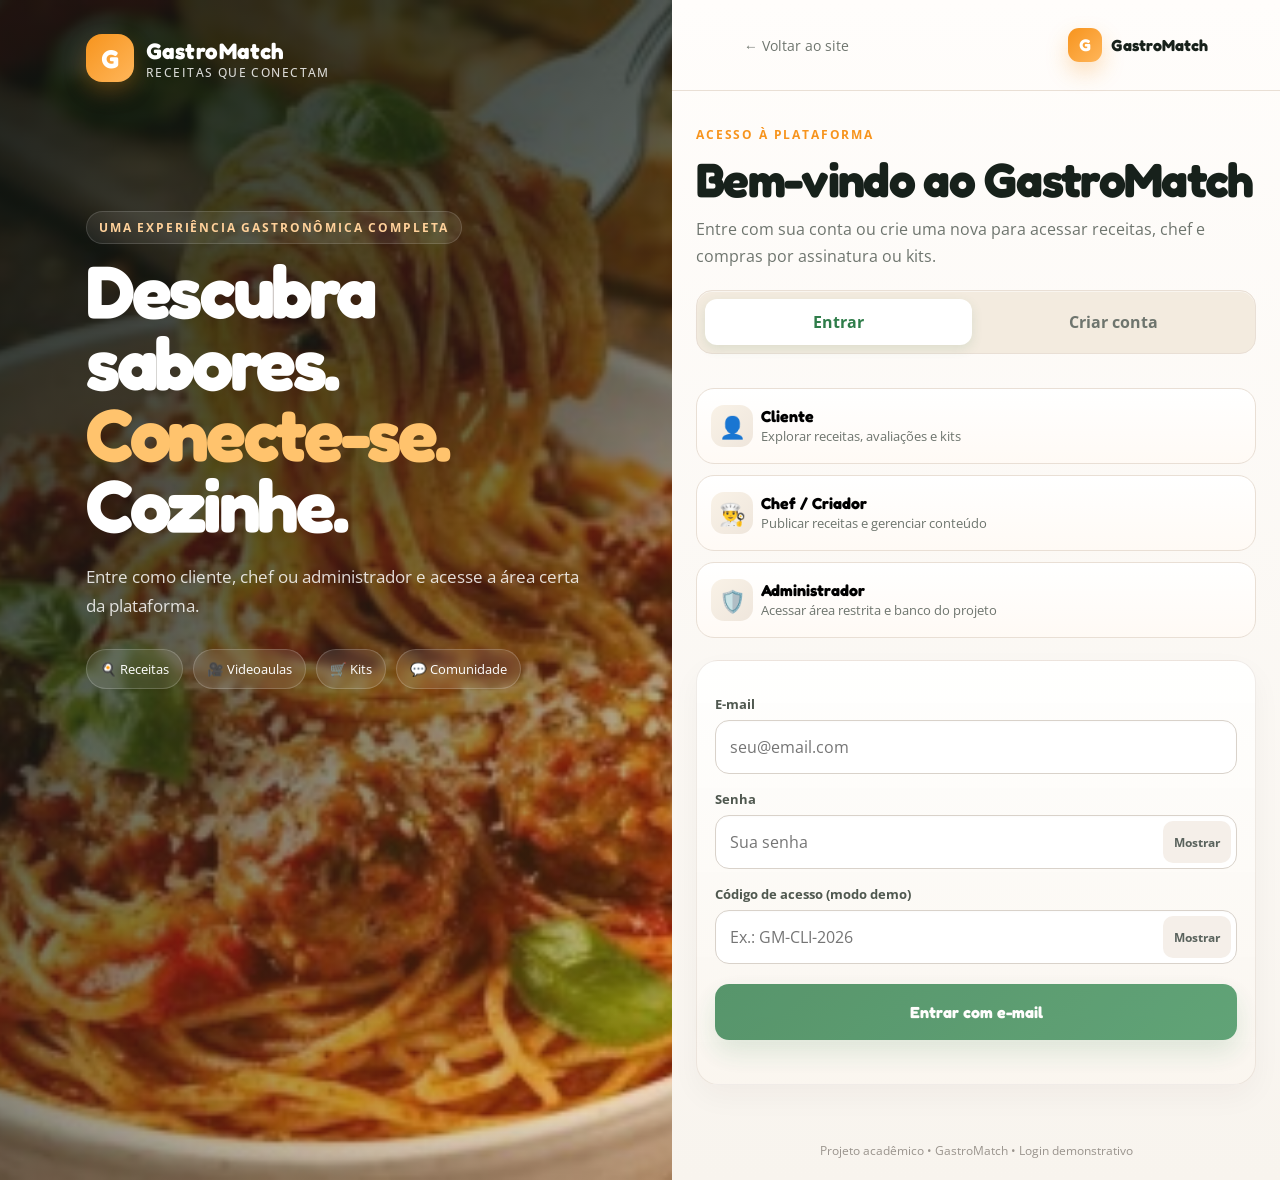
==== login.html @ 2af12bcf "Aula 2026-10-27 - revisão do login e banco MySQL" ====
<!DOCTYPE html>
<html lang="pt-BR">
<head>
  <meta charset="UTF-8">
  <meta name="viewport" content="width=device-width, initial-scale=1">
  <meta name="theme-color" content="#f7941d">
  <title>GastroMatch — Entrar</title>
  <link rel="preconnect" href="https://fonts.googleapis.com">
  <link rel="preconnect" href="https://fonts.gstatic.com" crossorigin>
  <link href="https://fonts.googleapis.com/css2?family=Fredoka:wght@500;600;700&family=Open+Sans:wght@400;500;600;700&display=swap" rel="stylesheet">
  <link rel="stylesheet" href="Estilo/login.css">
</head>
<body>
  <main class="login-page">
    <section class="login-visual" aria-label="Apresentação do GastroMatch">
      <div class="visual-overlay"></div>
      <div class="visual-content">
        <a class="brand" href="index.html#inicio"><span class="brand-mark">G</span><span><strong>GastroMatch</strong><small>receitas que conectam</small></span></a>
        <span class="eyebrow">uma experiência gastronômica completa</span>
        <h1>Descubra sabores.<br><em>Conecte-se.</em><br>Cozinhe.</h1>
        <p>Entre como cliente, chef ou administrador e acesse a área certa da plataforma.</p>
        <div class="visual-pills"><span>🍳 Receitas</span><span>🎥 Videoaulas</span><span>🛒 Kits</span><span>💬 Comunidade</span></div>
      </div>
    </section>

    <section class="login-panel">
      <div class="panel-topo">
        <a href="index.html#inicio" class="voltar">← Voltar ao site</a>
        <div class="mini-logo"><span class="mini-mark">G</span> GastroMatch</div>
      </div>

      <div class="login-card">
        <span class="eyebrow">acesso à plataforma</span>
        <h2>Bem-vindo ao GastroMatch</h2>
        <p class="intro">Entre com sua conta ou crie uma nova para acessar receitas, chef e compras por assinatura ou kits.</p>

        <div class="auth-switch" role="tablist" aria-label="Modo de autenticação">
          <button type="button" class="auth-tab active" data-auth-tab="login" aria-selected="true">Entrar</button>
          <button type="button" class="auth-tab" data-auth-tab="register" aria-selected="false">Criar conta</button>
        </div>

        <div class="role-grid" id="roleGrid">
          <button type="button" class="role-card" data-role="cliente" aria-pressed="false">
            <span class="role-icon">👤</span>
            <span><strong>Cliente</strong><small>Explorar receitas, avaliações e kits</small></span>
          </button>
          <button type="button" class="role-card" data-role="chef" aria-pressed="false">
            <span class="role-icon">👨‍🍳</span>
            <span><strong>Chef / Criador</strong><small>Publicar receitas e gerenciar conteúdo</small></span>
          </button>
          <button type="button" class="role-card" data-role="admin" aria-pressed="false">
            <span class="role-icon">🛡️</span>
            <span><strong>Administrador</strong><small>Acessar área restrita e banco do projeto</small></span>
          </button>
        </div>

        <div id="loginFormWrap">
          <form id="loginForm" autocomplete="off" novalidate>
            <input type="hidden" id="perfilAcesso" value="">
            <label class="campo">
              <span>E-mail</span>
              <input id="loginEmail" type="email" placeholder="seu@email.com" required>
            </label>
            <label class="campo">
              <span>Senha</span>
              <div class="input-wrap"><input id="loginPassword" type="password" placeholder="Sua senha" required><button type="button" id="togglePassword" class="toggle-code" aria-label="Mostrar senha">Mostrar</button></div>
            </label>
            <label class="campo campo-verificacao" id="campoCodigoVerificacao" hidden>
              <span>Código de verificação (2 etapas)</span>
              <input id="codigoVerificacao" type="text" inputmode="numeric" maxlength="6" placeholder="Ex.: 482931">
            </label>
            <label class="campo">
              <span>Código de acesso (modo demo)</span>
              <div class="input-wrap"><input id="codigoAcesso" type="password" inputmode="text" maxlength="40" placeholder="Ex.: GM-CLI-2026"><button type="button" id="toggleCode" class="toggle-code" aria-label="Mostrar código">Mostrar</button></div>
            </label>
            <div id="selectedRole" class="selected-role" hidden></div>
            <button class="primary-btn" type="submit" id="entrarBtn">Entrar com e-mail</button>
            <p id="loginMsg" class="login-msg" role="alert" aria-live="polite"></p>
          </form>
        </div>

        <div id="registerFormWrap" hidden>
          <form id="registerForm" autocomplete="off" novalidate>
            <label class="campo">
              <span>Nome completo</span>
              <input id="registroNome" type="text" maxlength="80" placeholder="Seu nome" required>
            </label>
            <label class="campo">
              <span>E-mail</span>
              <input id="registroEmail" type="email" placeholder="seu@email.com" required>
            </label>
            <label class="campo">
              <span>Tipo de conta</span>
              <select id="registroTipo" required>
                <option value="cliente">Cliente</option>
                <option value="chef">Chef / Criador</option>
                <option value="restaurante">Restaurante</option>
              </select>
            </label>
            <label class="campo campo-cnpj" id="campoCnpj" hidden>
              <span>CNPJ da empresa / perfil</span>
              <input id="registroCnpj" type="text" inputmode="numeric" maxlength="18" placeholder="00.000.000/0000-00">
            </label>
            <label class="checkline">
              <input id="registroVerificacao" type="checkbox" checked>
              <span>Exigir verificação em duas etapas por e-mail</span>
            </label>
            <label class="campo">
              <span>Senha</span>
              <input id="registroSenha" type="password" minlength="6" placeholder="Mínimo 6 caracteres" required>
            </label>
            <label class="campo">
              <span>Confirmar senha</span>
              <input id="registroConfirmarSenha" type="password" minlength="6" placeholder="Repita a senha" required>
            </label>
            <button class="primary-btn" type="submit" id="criarContaBtn">Criar conta</button>
            <p id="registerMsg" class="login-msg" role="alert" aria-live="polite"></p>
          </form>
        </div>

        <details class="demo-access" hidden>
          <summary>Modo demo</summary>
          <small>O login real do sistema usa o banco MySQL do XAMPP e os dados cadastrados no banco.</small>
        </details>
      </div>

      <footer>Projeto acadêmico • GastroMatch • Login demonstrativo</footer>
    </section>
  </main>
  <script src="Codigo/login.js"></script>
</body>
</html>
---- Estilo/login.css ----
:root{
  --bg:#f4efe9;
  --paper:#fffdf9;
  --paper-2:#fff7f0;
  --ink:#17211b;
  --muted:#6e756e;
  --orange:#f7941d;
  --orange-2:#ffb65a;
  --green:#2f7d4a;
  --line:#e9dfd5;
  --blue:#234a63;
  --shadow:0 22px 60px rgba(43,31,22,.16);
  --title:'Fredoka','Trebuchet MS',sans-serif;
  --body:'Open Sans',Arial,sans-serif;
}
*{box-sizing:border-box;margin:0}
body{min-height:100vh;background:radial-gradient(circle at top,#fff9f2 0%,var(--bg) 42%,#f1e9e0 100%);color:var(--ink);font-family:var(--body)}
a{color:inherit;text-decoration:none}
button,input,select{font:inherit}
button{cursor:pointer}
:focus-visible{outline:3px solid var(--orange);outline-offset:3px}
.login-page{min-height:100vh;display:grid;grid-template-columns:minmax(420px,1.05fr) minmax(520px,.95fr);align-items:stretch}
.login-visual{position:relative;min-height:100vh;background:url('../img/carbonara.jpg') center/cover no-repeat;overflow:hidden;color:#fff}
.visual-overlay{position:absolute;inset:0;background:linear-gradient(135deg,rgba(13,20,16,.92),rgba(18,28,22,.7) 42%,rgba(247,148,29,.22))}
.visual-content{position:relative;z-index:1;min-height:100vh;display:flex;flex-direction:column;justify-content:center;padding:56px clamp(34px,7vw,86px)}
.brand{position:absolute;top:34px;left:clamp(34px,7vw,86px);display:flex;align-items:center;gap:12px}
.brand-mark,.mini-mark{display:grid;place-items:center;font-family:var(--title);font-weight:700;border-radius:16px;background:linear-gradient(135deg,var(--orange),#ffb65a);color:#fff;box-shadow:0 10px 22px rgba(247,148,29,.28)}
.brand-mark{width:48px;height:48px;font-size:1.6rem}
.brand strong{display:block;font:700 1.4rem var(--title);letter-spacing:.02em}
.brand small{display:block;font:500 .74rem var(--body);opacity:.82;letter-spacing:.12em;text-transform:uppercase}
.eyebrow{display:inline-flex;align-items:center;width:max-content;font:700 .72rem var(--body);letter-spacing:.16em;text-transform:uppercase;color:var(--orange);margin-bottom:12px}
.visual-content .eyebrow{color:#ffd19a;background:rgba(255,255,255,.08);padding:8px 12px;border-radius:999px;border:1px solid rgba(255,255,255,.14)}
.visual-content h1{font:700 clamp(3.1rem,5.8vw,5.6rem)/.96 var(--title);letter-spacing:-.045em;max-width:700px}
.visual-content h1 em{font-style:normal;color:#ffc36d}
.visual-content p{max-width:600px;margin-top:22px;font-size:1.05rem;line-height:1.7;color:rgba(255,255,255,.84)}
.visual-pills{display:flex;flex-wrap:wrap;gap:10px;margin-top:28px}
.visual-pills span{padding:10px 13px;border-radius:999px;background:rgba(255,255,255,.1);border:1px solid rgba(255,255,255,.18);font-size:.83rem;backdrop-filter:blur(4px)}
.login-panel{display:flex;flex-direction:column;justify-content:center;min-width:0;background:linear-gradient(180deg,#fffdfb 0%, #f8f4ee 100%)}
.panel-topo{display:flex;align-items:center;justify-content:space-between;padding:28px clamp(24px,6vw,72px);border-bottom:1px solid var(--line)}
.voltar{font-size:.86rem;color:var(--muted);transition:.2s}
.voltar:hover{color:var(--green)}
.mini-logo{display:flex;align-items:center;gap:9px;font:700 1rem var(--title)}
.mini-mark{width:34px;height:34px;border-radius:11px;font-size:1.05rem}
.login-card{width:min(620px,calc(100% - 48px));margin:0 auto;padding:36px 0 30px;display:flex;flex-direction:column;justify-content:center}
.login-card h2{font:700 clamp(2rem,4vw,3rem)/1.08 var(--title);letter-spacing:-.035em}
.intro{margin-top:10px;color:var(--muted);line-height:1.7;max-width:540px}
.role-grid{display:grid;gap:11px;margin:22px 0 18px}
.role-card{display:grid;grid-template-columns:50px 1fr;align-items:center;text-align:left;padding:16px 14px;border:1.5px solid var(--line);border-radius:18px;background:linear-gradient(180deg,#fff 0%, #fffaf5 100%);transition:transform .2s,border-color .2s,box-shadow .2s}
.role-card:hover{transform:translateY(-2px);border-color:#d9c7b6;box-shadow:0 12px 22px rgba(43,31,22,.07)}
.role-card.selected{border-color:var(--orange);background:linear-gradient(180deg,#fffaf4 0%, #fff3e3 100%);box-shadow:0 0 0 4px rgba(247,148,29,.12)}
.role-icon{width:42px;height:42px;display:grid;place-items:center;border-radius:13px;background:linear-gradient(135deg,#f9f2e7,#efe6dc);font-size:1.35rem}
.role-card strong{display:block;font:700 1rem var(--title)}
.role-card small{display:block;margin-top:2px;color:var(--muted);line-height:1.4;font-size:.79rem}
#loginFormWrap,#registerFormWrap{padding:4px 0 10px}
#loginForm,#registerForm{
  background:linear-gradient(180deg,rgba(255,255,255,.9) 0%, rgba(250,245,239,.92) 100%);
  border:1px solid rgba(148,122,98,.14);
  padding:18px 18px 10px;
  border-radius:22px;
  box-shadow:0 12px 30px rgba(40,31,23,.04);
}
.campo{display:block;margin-top:16px}
.campo-verificacao[hidden],.campo-cnpj[hidden]{display:none}
.campo>span{display:block;font-size:.8rem;font-weight:700;margin-bottom:7px;color:#4f584f}
.checkline{display:flex;align-items:center;gap:10px;margin:16px 0 2px; padding:10px 12px;border:1px solid #e5d9c8;background:#fffaf4;border-radius:12px;color:#4a4d49;font-size:.82rem;font-weight:600}
.checkline input{width:18px;height:18px;accent-color:var(--green)}
.campo-cnpj[hidden]{display:none}
.campo input, .campo select{
  width:100%;height:54px;border:1.5px solid #d9d2ca;border-radius:14px;background:#fff;padding:0 14px;outline:0;
  color:var(--ink);box-shadow:inset 0 1px 2px rgba(0,0,0,.02);transition:border-color .2s, box-shadow .2s, transform .2s
}
.campo textarea{width:100%;border:1.5px solid #d9d2ca;border-radius:14px;background:#fff;padding:12px 14px;outline:0;resize:vertical;min-height:100px;transition:border-color .2s, box-shadow .2s}
.campo input:focus, .campo select:focus, .campo textarea:focus{border-color:var(--orange);box-shadow:0 0 0 4px rgba(247,148,29,.11)}
.campo select{appearance:none;background-image:linear-gradient(45deg,transparent 50%,#6d756f 50%),linear-gradient(135deg,#6d756f 50%,transparent 50%);background-position:calc(100% - 18px) calc(50% - 2px),calc(100% - 13px) calc(50% - 2px);background-size:5px 5px;background-repeat:no-repeat;padding-right:36px}
.input-wrap{position:relative}
.input-wrap input{padding-right:94px}
.toggle-code{position:absolute;right:6px;top:6px;height:42px;padding:0 11px;border:0;border-radius:10px;background:#f5efe9;color:#5a635d;font-size:.78rem;font-weight:700;transition:.2s}
.toggle-code:hover{background:#efe5d9}
.selected-role{margin-top:12px;padding:10px 12px;border-radius:11px;background:linear-gradient(135deg,#edf9f1,#e6f6ea);color:var(--green);font-size:.82rem;font-weight:700;border:1px solid rgba(47,125,74,.13)}
.primary-btn{width:100%;height:56px;margin-top:20px;border:0;border-radius:14px;background:linear-gradient(135deg,var(--green),#3b8f59);color:#fff;font:700 1rem var(--title);box-shadow:0 12px 26px rgba(47,125,74,.18);transition:transform .2s,filter .2s,box-shadow .2s}
.primary-btn:hover{transform:translateY(-1px);filter:brightness(1.04)}
.primary-btn:disabled{opacity:.8;cursor:not-allowed;transform:none}
.login-msg{min-height:24px;margin-top:10px;font-size:.84rem;line-height:1.5}
.login-msg.erro{color:#b43737}.login-msg.ok{color:var(--green)}
.auth-switch{display:grid;grid-template-columns:1fr 1fr;gap:8px;background:#f3ebdf;padding:8px;border-radius:16px;border:1px solid var(--line);margin:20px 0 12px;box-shadow:inset 0 1px 0 rgba(255,255,255,.5)}
.auth-tab{padding:12px 14px;border:0;border-radius:12px;background:transparent;color:var(--muted);font-weight:700;transition:.2s}
.auth-tab.active{background:#fff;color:var(--green);box-shadow:0 4px 12px rgba(47,125,74,.12)}
.demo-access{margin-top:18px;border-top:1px solid var(--line);padding-top:14px}
.demo-access summary{cursor:pointer;color:var(--blue);font-size:.84rem;font-weight:700}
.demo-lines{display:grid;gap:8px;margin:12px 0}
.demo-lines button{display:flex;justify-content:space-between;gap:15px;align-items:center;padding:10px 12px;border:1px solid var(--line);background:#fff;border-radius:12px;text-align:left;transition:.2s}
.demo-lines button:hover{border-color:#cdbdab;background:#fffaf4;transform:translateY(-1px)}
.demo-lines span{font-size:.8rem;color:#4e564f}.demo-lines code{font-family:ui-monospace,SFMono-Regular,Menlo,monospace;color:var(--green);font-weight:700}
.demo-access small{display:block;color:var(--muted);line-height:1.5;font-size:.74rem}
#registerFormWrap[hidden],#loginFormWrap[hidden]{display:none}
.login-panel footer{text-align:center;padding:18px 20px 22px;color:#9a948d;font-size:.72rem}
@media(max-width:900px){.login-page{grid-template-columns:1fr}.login-visual{min-height:390px}.visual-content{min-height:390px;padding-top:110px}.visual-content h1{font-size:clamp(2.8rem,10vw,4.4rem)}.login-panel{min-height:calc(100vh - 390px)}.brand{top:26px}}
@media(max-width:600px){.login-visual{min-height:340px}.visual-content{min-height:340px;padding:96px 24px 32px}.brand{left:24px}.visual-content h1{font-size:clamp(2.5rem,12vw,3.7rem)}.visual-pills{gap:7px}.visual-pills span{font-size:.74rem;padding:8px 10px}.login-card{width:min(100% - 32px,620px);padding:30px 0}.panel-topo{padding:20px 16px}.mini-logo{font-size:.9rem}.role-card{grid-template-columns:44px 1fr}.role-icon{width:38px;height:38px}}
@media(prefers-reduced-motion:reduce){*{scroll-behavior:auto!important;transition:none!important}}
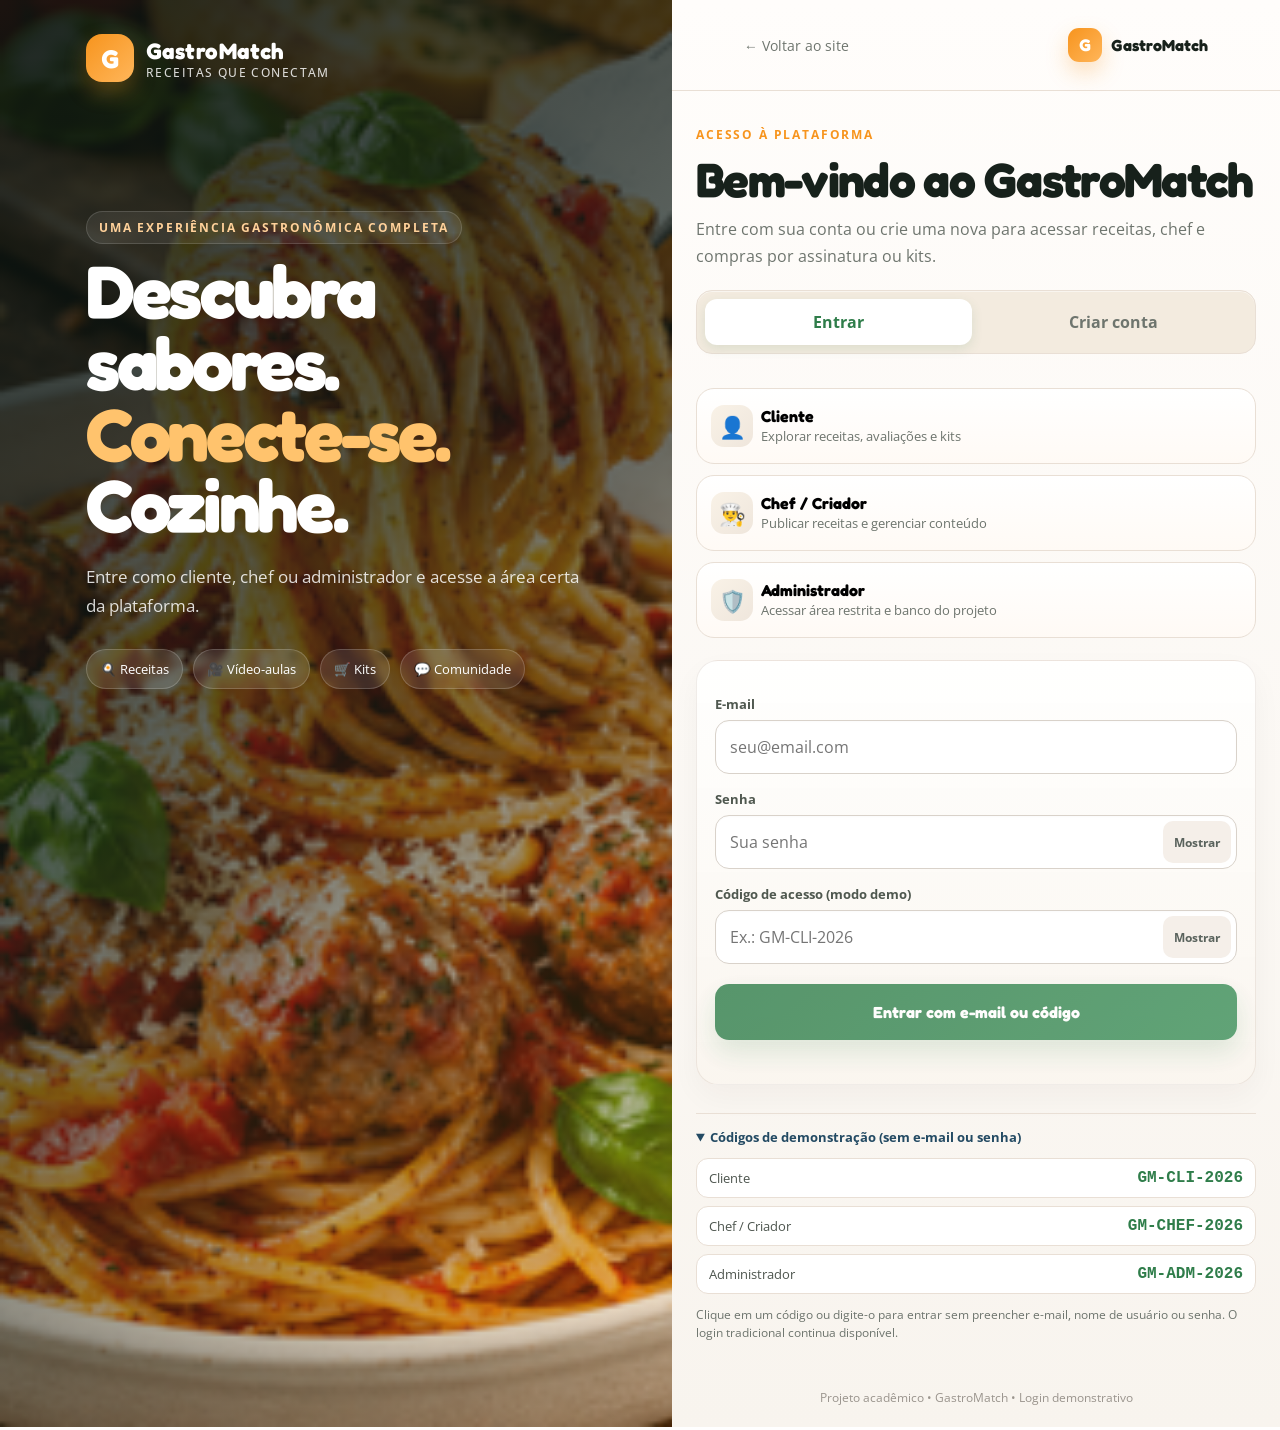
==== commit 18d1c59b: "Atualiza checkout, imagens e acesso demo" ====
--- a/login.html
+++ b/login.html
@@ -19,7 +19,7 @@
         <span class="eyebrow">uma experiência gastronômica completa</span>
         <h1>Descubra sabores.<br><em>Conecte-se.</em><br>Cozinhe.</h1>
         <p>Entre como cliente, chef ou administrador e acesse a área certa da plataforma.</p>
-        <div class="visual-pills"><span>🍳 Receitas</span><span>🎥 Videoaulas</span><span>🛒 Kits</span><span>💬 Comunidade</span></div>
+        <div class="visual-pills"><span>🍳 Receitas</span><span>🎥 Vídeo-aulas</span><span>🛒 Kits</span><span>💬 Comunidade</span></div>
       </div>
     </section>
 
@@ -74,7 +74,7 @@
               <div class="input-wrap"><input id="codigoAcesso" type="password" inputmode="text" maxlength="40" placeholder="Ex.: GM-CLI-2026"><button type="button" id="toggleCode" class="toggle-code" aria-label="Mostrar código">Mostrar</button></div>
             </label>
             <div id="selectedRole" class="selected-role" hidden></div>
-            <button class="primary-btn" type="submit" id="entrarBtn">Entrar com e-mail</button>
+            <button class="primary-btn" type="submit" id="entrarBtn">Entrar com e-mail ou código</button>
             <p id="loginMsg" class="login-msg" role="alert" aria-live="polite"></p>
           </form>
         </div>
@@ -100,6 +100,7 @@
             <label class="campo campo-cnpj" id="campoCnpj" hidden>
               <span>CNPJ da empresa / perfil</span>
               <input id="registroCnpj" type="text" inputmode="numeric" maxlength="18" placeholder="00.000.000/0000-00">
+              <small class="campo-ajuda">Para demonstração, informe 14 dígitos. A verificação de autenticidade poderá ser integrada por API.</small>
             </label>
             <label class="checkline">
               <input id="registroVerificacao" type="checkbox" checked>
@@ -118,9 +119,14 @@
           </form>
         </div>
 
-        <details class="demo-access" hidden>
-          <summary>Modo demo</summary>
-          <small>O login real do sistema usa o banco MySQL do XAMPP e os dados cadastrados no banco.</small>
+        <details class="demo-access" open>
+          <summary>Códigos de demonstração (sem e-mail ou senha)</summary>
+          <div class="demo-lines">
+            <button type="button" data-demo-role="cliente"><span>Cliente</span><code>GM-CLI-2026</code></button>
+            <button type="button" data-demo-role="chef"><span>Chef / Criador</span><code>GM-CHEF-2026</code></button>
+            <button type="button" data-demo-role="admin"><span>Administrador</span><code>GM-ADM-2026</code></button>
+          </div>
+          <small>Clique em um código ou digite-o para entrar sem preencher e-mail, nome de usuário ou senha. O login tradicional continua disponível.</small>
         </details>
       </div>
 
--- a/Estilo/login.css
+++ b/Estilo/login.css
@@ -20,7 +20,7 @@
 button{cursor:pointer}
 :focus-visible{outline:3px solid var(--orange);outline-offset:3px}
 .login-page{min-height:100vh;display:grid;grid-template-columns:minmax(420px,1.05fr) minmax(520px,.95fr);align-items:stretch}
-.login-visual{position:relative;min-height:100vh;background:url('../img/carbonara.jpg') center/cover no-repeat;overflow:hidden;color:#fff}
+.login-visual{position:relative;min-height:100vh;background:url('../img/carbonara.png') center/cover no-repeat;overflow:hidden;color:#fff}
 .visual-overlay{position:absolute;inset:0;background:linear-gradient(135deg,rgba(13,20,16,.92),rgba(18,28,22,.7) 42%,rgba(247,148,29,.22))}
 .visual-content{position:relative;z-index:1;min-height:100vh;display:flex;flex-direction:column;justify-content:center;padding:56px clamp(34px,7vw,86px)}
 .brand{position:absolute;top:34px;left:clamp(34px,7vw,86px);display:flex;align-items:center;gap:12px}
@@ -62,6 +62,7 @@
 .campo{display:block;margin-top:16px}
 .campo-verificacao[hidden],.campo-cnpj[hidden]{display:none}
 .campo>span{display:block;font-size:.8rem;font-weight:700;margin-bottom:7px;color:#4f584f}
+.campo-ajuda{display:block;margin-top:7px;color:var(--muted);font-size:.74rem;line-height:1.5}
 .checkline{display:flex;align-items:center;gap:10px;margin:16px 0 2px; padding:10px 12px;border:1px solid #e5d9c8;background:#fffaf4;border-radius:12px;color:#4a4d49;font-size:.82rem;font-weight:600}
 .checkline input{width:18px;height:18px;accent-color:var(--green)}
 .campo-cnpj[hidden]{display:none}
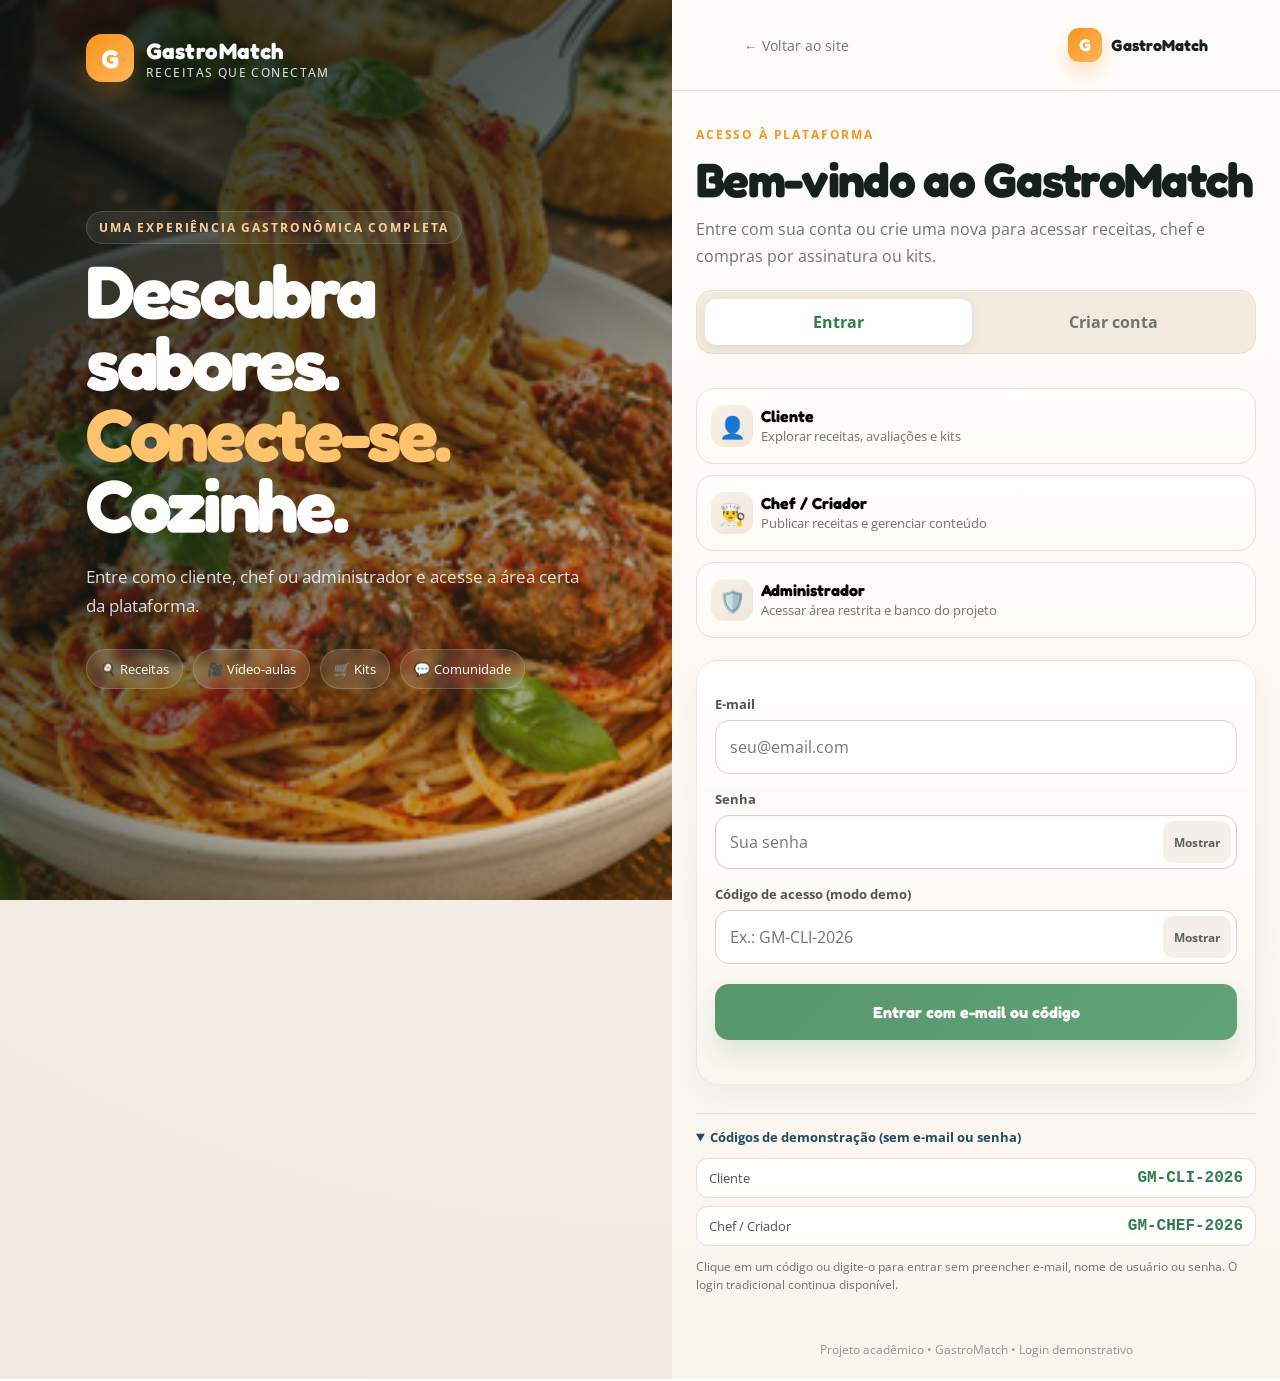
==== commit e5a83958: "Feat and style: Adiciona nova funcionalidade de pix e dinheiro na hora do pagamnento, adiciona verif" ====
--- a/login.html
+++ b/login.html
@@ -8,7 +8,7 @@
   <link rel="preconnect" href="https://fonts.googleapis.com">
   <link rel="preconnect" href="https://fonts.gstatic.com" crossorigin>
   <link href="https://fonts.googleapis.com/css2?family=Fredoka:wght@500;600;700&family=Open+Sans:wght@400;500;600;700&display=swap" rel="stylesheet">
-  <link rel="stylesheet" href="Estilo/login.css">
+  <link rel="stylesheet" href="Estilo/login.css?v=20261030-1">
 </head>
 <body>
   <main class="login-page">
@@ -100,8 +100,13 @@
             <label class="campo campo-cnpj" id="campoCnpj" hidden>
               <span>CNPJ da empresa / perfil</span>
               <input id="registroCnpj" type="text" inputmode="numeric" maxlength="18" placeholder="00.000.000/0000-00">
-              <small class="campo-ajuda">Para demonstração, informe 14 dígitos. A verificação de autenticidade poderá ser integrada por API.</small>
+              <small class="campo-ajuda">O CNPJ identifica a empresa, mas não aprova o perfil. A equipe fará a análise profissional.</small>
             </label>
+            <div id="camposVerificacaoChef" hidden>
+              <label class="campo"><span>Empresa ou estabelecimento</span><input id="registroEmpresa" type="text" maxlength="150" placeholder="Nome da empresa"></label>
+              <label class="campo"><span>Conte sua experiência profissional</span><textarea id="registroRelato" rows="4" maxlength="3000" minlength="40" placeholder="Descreva sua função, experiência e relação com a empresa..."></textarea><small class="campo-ajuda">Mínimo de 40 caracteres. O relato será analisado por uma pessoa da equipe.</small></label>
+              <label class="campo"><span>Link de portfólio ou evidência (opcional)</span><input id="registroEvidencia" type="url" maxlength="500" placeholder="https://..."></label>
+            </div>
             <label class="checkline">
               <input id="registroVerificacao" type="checkbox" checked>
               <span>Exigir verificação em duas etapas por e-mail</span>
@@ -124,7 +129,6 @@
           <div class="demo-lines">
             <button type="button" data-demo-role="cliente"><span>Cliente</span><code>GM-CLI-2026</code></button>
             <button type="button" data-demo-role="chef"><span>Chef / Criador</span><code>GM-CHEF-2026</code></button>
-            <button type="button" data-demo-role="admin"><span>Administrador</span><code>GM-ADM-2026</code></button>
           </div>
           <small>Clique em um código ou digite-o para entrar sem preencher e-mail, nome de usuário ou senha. O login tradicional continua disponível.</small>
         </details>
@@ -133,6 +137,6 @@
       <footer>Projeto acadêmico • GastroMatch • Login demonstrativo</footer>
     </section>
   </main>
-  <script src="Codigo/login.js"></script>
+  <script src="Codigo/login.js?v=20261030-1"></script>
 </body>
 </html>
--- a/Estilo/login.css
+++ b/Estilo/login.css
@@ -95,6 +95,7 @@
 .demo-access small{display:block;color:var(--muted);line-height:1.5;font-size:.74rem}
 #registerFormWrap[hidden],#loginFormWrap[hidden]{display:none}
 .login-panel footer{text-align:center;padding:18px 20px 22px;color:#9a948d;font-size:.72rem}
+@media(min-width:901px){.login-visual{height:100vh;min-height:100vh;align-self:start}}
 @media(max-width:900px){.login-page{grid-template-columns:1fr}.login-visual{min-height:390px}.visual-content{min-height:390px;padding-top:110px}.visual-content h1{font-size:clamp(2.8rem,10vw,4.4rem)}.login-panel{min-height:calc(100vh - 390px)}.brand{top:26px}}
 @media(max-width:600px){.login-visual{min-height:340px}.visual-content{min-height:340px;padding:96px 24px 32px}.brand{left:24px}.visual-content h1{font-size:clamp(2.5rem,12vw,3.7rem)}.visual-pills{gap:7px}.visual-pills span{font-size:.74rem;padding:8px 10px}.login-card{width:min(100% - 32px,620px);padding:30px 0}.panel-topo{padding:20px 16px}.mini-logo{font-size:.9rem}.role-card{grid-template-columns:44px 1fr}.role-icon{width:38px;height:38px}}
 @media(prefers-reduced-motion:reduce){*{scroll-behavior:auto!important;transition:none!important}}
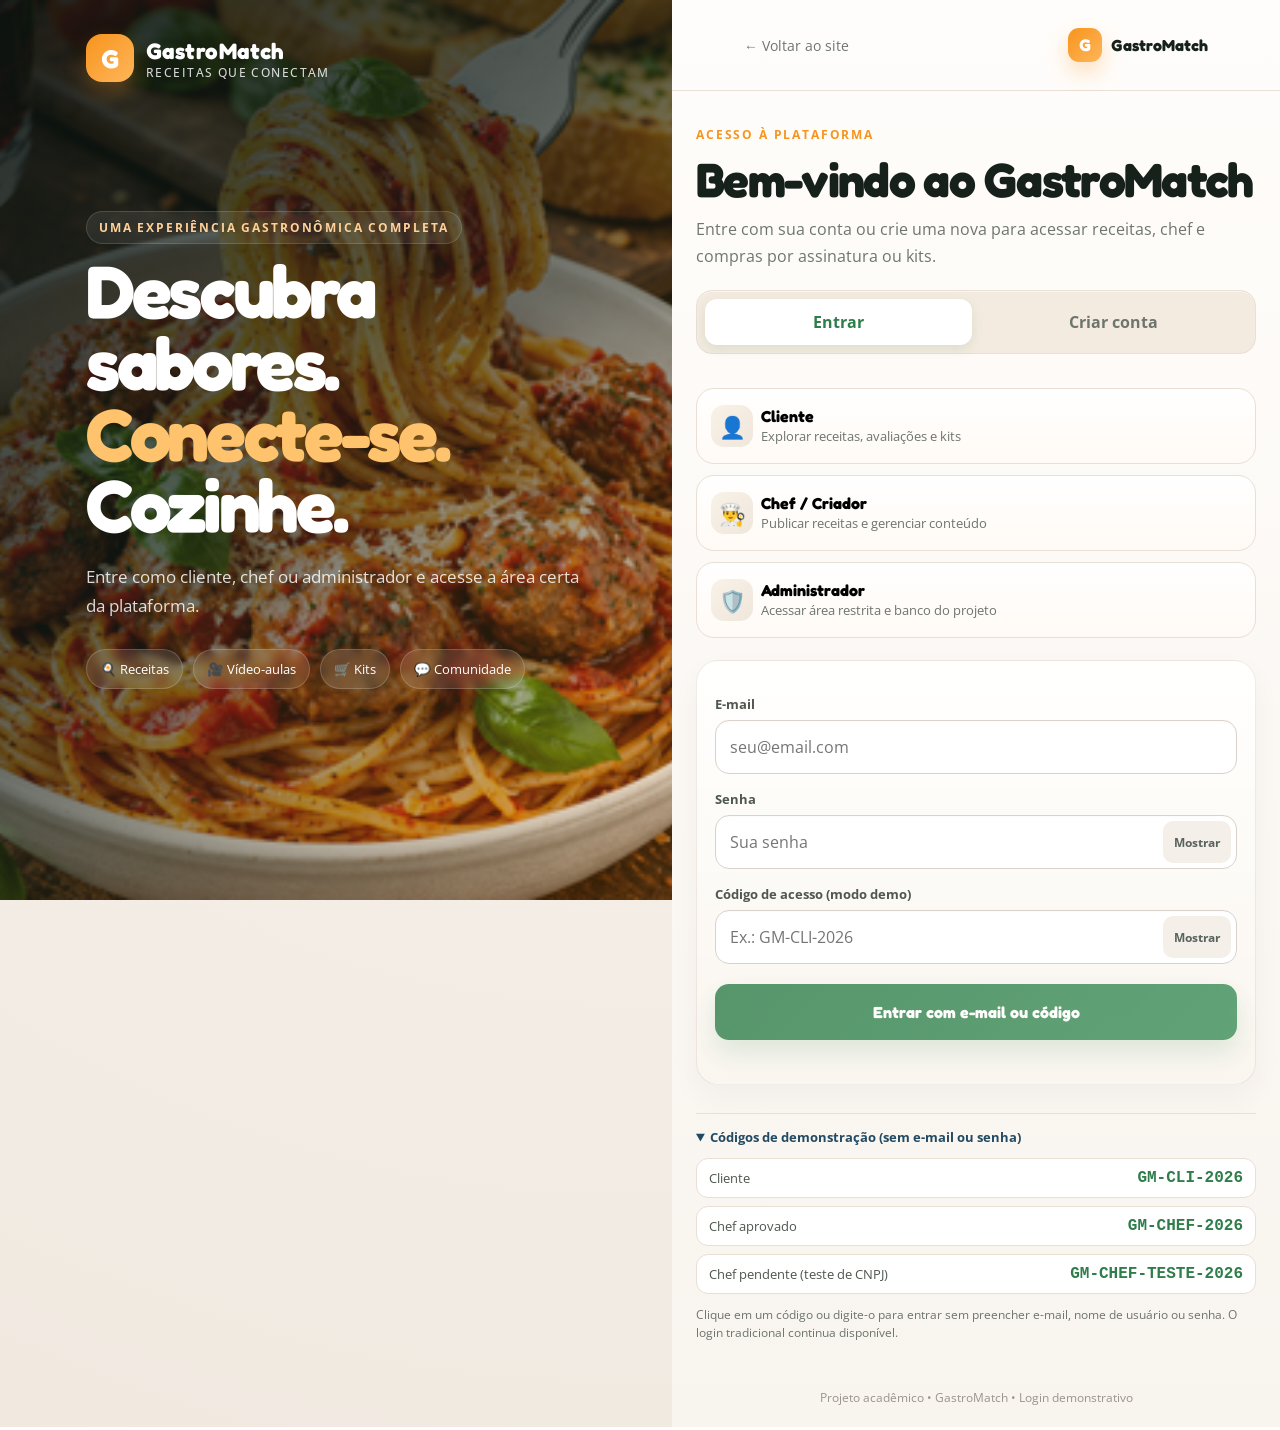
==== commit 95016df7: "Feat: Mapa e funcionalidades diversas Co-authored-by: Copilot <223556219+Copilot@users.noreply.githu" ====
--- a/login.html
+++ b/login.html
@@ -8,7 +8,7 @@
   <link rel="preconnect" href="https://fonts.googleapis.com">
   <link rel="preconnect" href="https://fonts.gstatic.com" crossorigin>
   <link href="https://fonts.googleapis.com/css2?family=Fredoka:wght@500;600;700&family=Open+Sans:wght@400;500;600;700&display=swap" rel="stylesheet">
-  <link rel="stylesheet" href="Estilo/login.css?v=20261030-1">
+  <link rel="stylesheet" href="Estilo/login.css?v=20261102-2">
 </head>
 <body>
   <main class="login-page">
@@ -99,8 +99,10 @@
             </label>
             <label class="campo campo-cnpj" id="campoCnpj" hidden>
               <span>CNPJ da empresa / perfil</span>
-              <input id="registroCnpj" type="text" inputmode="numeric" maxlength="18" placeholder="00.000.000/0000-00">
-              <small class="campo-ajuda">O CNPJ identifica a empresa, mas não aprova o perfil. A equipe fará a análise profissional.</small>
+              <input id="registroCnpj" type="text" inputmode="text" maxlength="18" autocomplete="off" autocapitalize="characters" placeholder="00.000.000/0000-00">
+              <small class="campo-ajuda">A consulta automática confere existência e situação cadastral. Isso não aprova o perfil: a equipe ainda fará a análise profissional.</small>
+              <button type="button" class="outline-btn cnpj-consulta-btn" id="consultarCnpjBtn">Consultar CNPJ</button>
+              <small id="cnpjConsultaMsg" class="campo-ajuda" role="status" aria-live="polite"></small>
             </label>
             <div id="camposVerificacaoChef" hidden>
               <label class="campo"><span>Empresa ou estabelecimento</span><input id="registroEmpresa" type="text" maxlength="150" placeholder="Nome da empresa"></label>
@@ -109,7 +111,7 @@
             </div>
             <label class="checkline">
               <input id="registroVerificacao" type="checkbox" checked>
-              <span>Exigir verificação em duas etapas por e-mail</span>
+              <span>Usar verificação em duas etapas (modo de teste, código exibido na tela)</span>
             </label>
             <label class="campo">
               <span>Senha</span>
@@ -128,7 +130,8 @@
           <summary>Códigos de demonstração (sem e-mail ou senha)</summary>
           <div class="demo-lines">
             <button type="button" data-demo-role="cliente"><span>Cliente</span><code>GM-CLI-2026</code></button>
-            <button type="button" data-demo-role="chef"><span>Chef / Criador</span><code>GM-CHEF-2026</code></button>
+            <button type="button" data-demo-role="chef"><span>Chef aprovado</span><code>GM-CHEF-2026</code></button>
+            <button type="button" data-demo-role="chef" data-demo-code="GM-CHEF-TESTE-2026"><span>Chef pendente (teste de CNPJ)</span><code>GM-CHEF-TESTE-2026</code></button>
           </div>
           <small>Clique em um código ou digite-o para entrar sem preencher e-mail, nome de usuário ou senha. O login tradicional continua disponível.</small>
         </details>
@@ -137,6 +140,6 @@
       <footer>Projeto acadêmico • GastroMatch • Login demonstrativo</footer>
     </section>
   </main>
-  <script src="Codigo/login.js?v=20261030-1"></script>
+  <script src="Codigo/login.js?v=20261102-2"></script>
 </body>
 </html>
--- a/Estilo/login.css
+++ b/Estilo/login.css
@@ -99,3 +99,6 @@
 @media(max-width:900px){.login-page{grid-template-columns:1fr}.login-visual{min-height:390px}.visual-content{min-height:390px;padding-top:110px}.visual-content h1{font-size:clamp(2.8rem,10vw,4.4rem)}.login-panel{min-height:calc(100vh - 390px)}.brand{top:26px}}
 @media(max-width:600px){.login-visual{min-height:340px}.visual-content{min-height:340px;padding:96px 24px 32px}.brand{left:24px}.visual-content h1{font-size:clamp(2.5rem,12vw,3.7rem)}.visual-pills{gap:7px}.visual-pills span{font-size:.74rem;padding:8px 10px}.login-card{width:min(100% - 32px,620px);padding:30px 0}.panel-topo{padding:20px 16px}.mini-logo{font-size:.9rem}.role-card{grid-template-columns:44px 1fr}.role-icon{width:38px;height:38px}}
 @media(prefers-reduced-motion:reduce){*{scroll-behavior:auto!important;transition:none!important}}
+
+/* BrasilAPI: feedback de consulta e opção de preenchimento manual */
+.campo-ajuda.sucesso{color:#287447}.campo-ajuda.aviso{color:#98611b}.campo-ajuda.erro{color:#b43737}.cnpj-consulta-btn{display:inline-flex;align-items:center;justify-content:center;margin-top:10px;padding:9px 13px;border:1px solid var(--line);border-radius:10px;background:#fff;color:var(--ink);font-weight:700;font-size:.78rem}.cnpj-consulta-btn:disabled{opacity:.6;cursor:wait}
